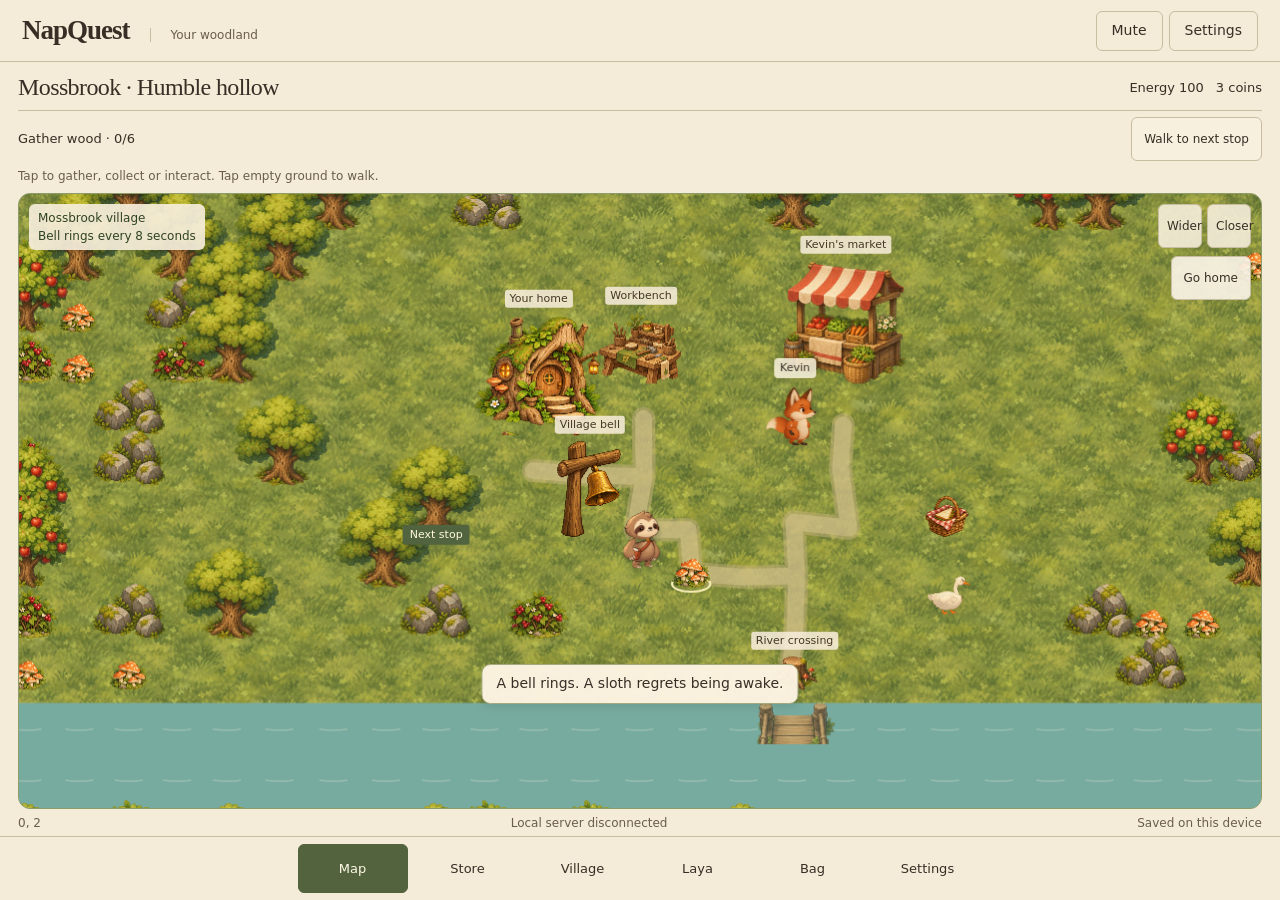
==== web/index.html @ af5a54e4 "Build NapQuest with local Laya goals, village progression and gameplay demos" ====
<!doctype html>
<html lang="en"><head><meta charset="utf-8"><meta name="viewport" content="width=device-width,initial-scale=1,viewport-fit=cover"><title>NapQuest · Your woodland</title><link rel="icon" href="assets/mallow.png"><link rel="stylesheet" href="explore.css?v=4"><link rel="stylesheet" href="play-ui.css?v=4"></head>
<body data-page="map">
<header class="topbar"><a class="brand" href="./">NapQuest<span>Your woodland</span></a><div class="top-actions"><button id="mute-all" aria-pressed="false">Mute</button><button id="open-settings">Settings</button></div></header>
<main class="game-layout">
<section class="world-column" aria-label="Game world">
 <div class="chapter-line"><div><span id="chapter"></span><h1 id="quest-title">Mossbrook</h1></div><span id="energy">Energy 100</span><span id="hud-coins">3 coins</span></div>
 <div class="goal-ribbon"><p id="map-objective">Tap a tree to gather wood.</p><button id="story-route">Next stop</button></div>
 <p class="world-instructions">Tap to gather, collect or interact. Tap empty ground to walk.</p>
 <div id="viewport" class="world-viewport" tabindex="0" aria-label="Woodland map. Tap an object to walk over and interact. WASD or arrows to move.">
  <canvas id="terrain"></canvas><div id="cast" aria-hidden="true"></div><canvas id="foreground"></canvas><div id="map-markers" aria-hidden="true"></div>
  <div class="map-status"><span id="location">Mossbrook village</span><span id="bell-state">The bell is ringing</span></div>
  <button id="go-home" class="go-home">Go home</button><div class="zoom-controls" aria-label="Map zoom"><button id="zoom-out" aria-label="Zoom out">Wider</button><button id="zoom-in" aria-label="Zoom in">Closer</button></div>
  <div id="action-progress" class="action-progress" hidden><span id="action-progress-text"></span><progress id="action-meter" max="1" value="0"></progress></div>
  <div id="level-toast" class="level-toast" role="status" hidden></div><div id="dialogue" class="dialogue" role="status">Mallow needs a quiet bed. The bell has other plans.</div>
  <div id="placement-toolbar" hidden><strong id="placement-label"></strong><button id="confirm-placement">Place here</button><button id="cancel-placement">Cancel</button></div>
  <div id="resource-pop" class="resource-pop" aria-hidden="true"></div>
  <div id="mobile-pad" class="mobile-pad" aria-label="Movement controls"><button data-direction="up" aria-label="Move north">↑</button><div><button data-direction="left" aria-label="Move west">←</button><button data-direction="down" aria-label="Move south">↓</button><button data-direction="right" aria-label="Move east">→</button></div></div>

 <section class="interaction-panel" aria-label="Selected object"><div><h2 id="target-name">Choose an object</h2><p id="target-detail">Select a tree, rock, building, or neighbor to see what you can do.</p></div><button id="interact" disabled>Select an object</button><div id="target-actions" class="target-actions"></div></section>
  <section id="home-scene" class="home-scene" aria-label="Inside Mallow's home" hidden>
   <img src="assets/mallow-bedroom.png" alt="Mallow asleep in his bed inside the hollow tree, under a leaf blanket, with his bag hanging from the bedpost.">
   <div class="home-heading"><span>Inside Mallow's hollow</span><h2 id="rest-title">Getting comfortable…</h2></div>
   <div class="home-footer"><p id="rest-description">Mallow has put down his bag and curled up in bed.</p><button id="wake">Wake up & go outside</button></div>
  </section>
 </div>
 <div class="status-strip"><span id="coordinates"></span><span id="model-state"></span><span id="save-state"></span></div>
</section>
<aside id="play-panel" aria-label="Game controls" hidden>
 <div class="panel-heading"><h2 id="panel-title">Village</h2><button id="close-panel" aria-label="Close panel and return to map">Back to map</button></div>
 <div class="panel-content">
 <div data-page="store" hidden><p id="store-balance"></p><div class="store-tabs" aria-label="Store categories"><button data-shop-tab="structures" aria-pressed="true">Structures</button><button data-shop-tab="artifacts" aria-pressed="false">Artifacts</button><button data-shop-tab="supplies" aria-pressed="false">Supplies</button></div><div id="store-items"></div><button id="store-sell" hidden>Sell 2 berries at the market · earn 1 coin</button><details id="recipes-disclosure" hidden><summary>Workbench recipes</summary> <section id="craft-panel" class="craft-panel" hidden><h2>At the workbench</h2><button data-craft="muffler">Craft bell muffler <small>Uses 2 fiber + 1 honey</small></button><button data-craft="picnic">Pack a picnic <small>Uses 2 berries + 1 food</small></button></section></details><details class="material-recipes"><summary>Craft structures with materials instead</summary> <section class="tools-panel"><h2>Build your village</h2><div id="build-catalog" class="tool-grid"></div><p id="build-hint" class="hint">Choose an unlocked building, select nearby empty ground, then confirm Place here. Walls stay selected so you can place a line. Select damaged walls to repair them.</p></section></details></div>
 <div data-page="village" hidden> <section class="village-panel"><h2 id="village-level">Humble hollow · level 1 / 5</h2><p id="upgrade-cost"></p><button id="upgrade-home">Upgrade home</button><p id="next-unlocks" class="hint"></p><p id="raid-preview"></p><div id="raid-state"></div><div class="tool-grid"><button id="start-raid">Start village raid</button><button id="defend" hidden>Shoo nearby raiders</button></div><p class="hint">Raids start when you choose. Walls absorb attacks; gates let friendly traffic through. Boars can break them. Defenders recover after each battle.</p></section> <section class="army-panel"><h2>Your defenders</h2><p id="troop-status"></p><div id="troop-buttons" class="tool-grid"></div><p id="army-roster" class="hint"></p></section> <section class="industry-panel"><h2>Village production</h2><p id="production-status"></p><p class="hint">Mines work while this village is open. Select a mine, walk over and collect. Stock is saved, with no offline catch-up.</p></section> <section class="evolution-panel" aria-label="Home progression"><div id="home-evolution" class="home-evolution"></div><p id="progression-detail" aria-live="polite"></p></section></div>
 <div data-page="laya" hidden> <section class="laya-panel"><h2>Give Laya a continuing project</h2><div class="goal-presets"><button data-goal="Upgrade my home to level 5. Gather materials, earn coins, rest when needed, and keep working until my home reaches level 5.">Home level 5</button><button data-goal="Explore new woodland. Buy or eat food to keep going, and return home before energy runs out.">Explore safely</button><button data-goal="Work and earn 10 additional coins. Keep working until you have earned all 10 coins.">Earn 10 coins</button><button data-goal="Spend all my coins buying things at the market.">Spend my coins</button></div><p id="project-status" role="status">Choose a goal to see its progress.</p><label for="goal">His ambition</label><textarea id="goal" maxlength="280" rows="3">Quiet the village bell, go inside my home, and enjoy a peaceful nap with as little work as possible.</textarea><button id="autoplay" class="primary">Let Laya take over</button><p id="ai-choice" class="hint">Ask Laya to earn coins, build, train, gather, shop, craft, plant, clear land, move assets, repair or fight. It gathers prerequisites and saves its progress. Move or click the map to take control.</p></section> <section class="story-panel"><h2 id="guide-title">What to do next</h2><h3 id="next-task"></h3><p id="next-description"></p><ol id="quest-steps" class="quest-steps"></ol><details><summary>Optional village story</summary><p id="quest-text"></p><p id="quest-hint" class="hint"></p></details></section> <details id="journal"><summary>The afternoon so far</summary><ol id="events"></ol></details>
</div>
 <div data-page="bag" hidden><h3>Your resources</h3><div id="inventory" class="inventory" aria-label="Inventory"></div><p id="resource-use" class="resource-use">Select a resource to see its uses.</p><h3>Artifacts</h3><div id="owned-artifacts"></div><div id="compass-results"></div> <section class="rest-tools"><h2>Need a break?</h2><div class="tool-grid"><button id="eat">Eat a snack</button><button id="nap">Nap on the grass</button></div></section><div id="bee-escort" hidden><p>Your bee coworkers escort this shift.</p><button id="dismiss-bees">Send coworkers back</button></div><button id="plant">Plant a berry seed</button></div>
 <div data-page="settings" hidden><div class="settings-shortcuts" aria-label="Settings sections"><button data-settings-section="settings-layout">Layout</button><button data-settings-section="settings-sound">Sound</button><button data-settings-section="settings-play">Play</button></div>
  <section id="settings-sound"><h3>Sound</h3><p>Mute everything from the top bar, or adjust the mix here.</p><div class="setting-row"><button id="sound-toggle" aria-pressed="true">Effects on</button><button id="ambience-toggle" aria-pressed="true">Ambience on</button></div></section>
  <section id="settings-play"><h3>Play preferences</h3><label class="setting-row" for="nap-duration">Wake after <select id="nap-duration"><option value="5">5 seconds</option><option value="7" selected>7 seconds</option><option value="10">10 seconds</option></select></label><label class="setting-row" for="tap-actions">Tap to gather automatically <input id="tap-actions" type="checkbox" checked></label><label class="setting-row" for="movement-pad">Show movement buttons <input id="movement-pad" type="checkbox"></label><p class="hint">Sleep ends automatically. Markets, jobs and paid repairs still show their choices first.</p></section>
  <section id="settings-layout"><h3>Arrange your village</h3><p>Move home, buildings and woodland assets without paying again. Select an asset, choose empty ground, then confirm. Entrances stay reachable.</p><button id="edit-layout">Edit village layout</button><div id="layout-assets"></div><button id="undo-layout" disabled>Undo last move</button></section>
  <section><h3>Your saved woodland</h3><p id="save-note">Progress saves automatically on this browser.</p><button id="save">Save now</button><details><summary>Start over</summary><p>A new world replaces this world's saved progress.</p><button id="new-world">New world</button></details></section>
  <section><button id="help-toggle" aria-expanded="false">How to play</button> <div id="help" class="help" hidden><h2>Your village, your next goal</h2><p>Play by hand, or choose a continuing Laya project: upgrade home to level 5, explore safely, or spend your coins. Build structures by choosing a recipe, selecting nearby ground, and confirming its preview. Gardens grow berries for food and money. Home level 2 unlocks mines, walls, gates and towers. Level 3 unlocks barracks and guards; level 4 adds rangers and cannons. Level 5 unlocks the Goose Captain siege. Collect mine stock, recruit defenders and repair damaged walls before challenging a raid. A level 2 home has a soundproof bedroom for recharging.</p><h3>The optional quiet-bell story</h3><p>The bell rings every eight seconds. A wax-and-fiber muffler will stop it. The beekeeper has honey wax, across a broken river bridge.</p><ol><li>Chop two trees and mine one rock. This gives 4 wood, 2 fiber, and 2 stone.</li><li>Repair the crossing with the wood and stone. Cross the river and accept the beekeeper's honey job.</li><li>At a workbench, craft the muffler with 2 fiber and 1 honey. Fit it to the village bell.</li><li>Enter your hollow tree and take a proper nap. You can keep playing afterward.</li></ol><p>Tap trees, rocks and stocked mines to walk over and gather. Shops, jobs and repairs open choices before spending or accepting. E repeats the selected action. Clicking empty ground walks there. Moving cancels a task.</p><p>Free honey comes with three bee coworkers. Stealing Kevin's picnic starts a goose chase. Building and planting are optional. New terrain and resources appear as you explore; the story stays around the village.</p><span id="chunks"></span></div></section>
  <footer><a id="practice-link" href="?practice=1">Separate practice story</a><a href="?defense=5">Supplied level 5 siege</a></footer>
 </div>
 </div>
</aside></main>
<nav class="game-nav" aria-label="Game navigation"><button data-page-link="map" aria-current="page">Map</button><button data-page-link="store">Store</button><button data-page-link="village">Village</button><button data-page-link="laya">Laya</button><button data-page-link="bag">Bag</button><button data-page-link="settings">Settings</button></nav>
<script type="module" src="explore.js?v=4"></script></body></html>
---- web/explore.css ----
:root{--paper:#f4ebd8;--ink:#382e26;--muted:#6a5d4b;--moss:#53633d;--line:#c8bda0;--panel:#faf4e7}*{box-sizing:border-box}body{margin:0;background:var(--paper);color:var(--ink);font:14px/1.5 system-ui,sans-serif}button,textarea{font:inherit;color:inherit}button{cursor:pointer;min-height:40px;border:1px solid var(--line);border-radius:6px;background:#f8f0df;padding:8px 12px}button:hover{background:#e8e3c9}button:disabled{opacity:.5;cursor:default}button:focus-visible,a:focus-visible,textarea:focus-visible{outline:3px solid #a85b3b;outline-offset:3px}button small{display:block;color:var(--muted);font-size:11px}[hidden]{display:none!important}.topbar{height:74px;max-width:1600px;margin:auto;padding:0 28px;display:flex;align-items:center;justify-content:space-between;border-bottom:1px solid var(--line)}.brand{font:bold 30px Georgia,serif;text-decoration:none;color:var(--ink);letter-spacing:-1px}.brand span{font:12px system-ui,sans-serif;letter-spacing:0;color:var(--muted);padding-left:20px;margin-left:20px;border-left:1px solid var(--line)}.top-actions{display:flex;gap:8px}.top-actions button{background:transparent;border:0}main{max-width:1600px;margin:auto;display:grid;grid-template-columns:minmax(0,1fr) 300px;gap:26px;padding:22px 28px}.world-column{min-width:0}.chapter-line{display:flex;align-items:center;justify-content:space-between;gap:15px;margin-bottom:16px}.chapter-line span{font-size:12px;color:var(--muted)}h1{font:400 clamp(22px,2.3vw,31px)/1.15 Georgia,serif;letter-spacing:-.6px;margin:4px 0}h2{font:400 21px Georgia,serif;margin:0 0 12px}h3{font:400 18px Georgia,serif}.world-viewport{height:min(69svh,800px);min-height:420px;width:100%;position:relative;overflow:clip;border:1px solid #8c9c6a;border-radius:12px;background:#8caa6f;touch-action:none;isolation:isolate;outline-offset:3px}.world-viewport canvas{position:absolute;inset:0;width:100%;height:100%;pointer-events:none}#terrain{z-index:0}#foreground{z-index:20}#cast{position:absolute;inset:0;pointer-events:none;z-index:10}.explorer-character{position:absolute;width:82px;height:86px;transform:translate(-50%,-100%);pointer-events:none;will-change:transform,left,top;filter:drop-shadow(1px 4px 2px #34482845)}.explorer-character>.skeleton{width:100%;height:100%;overflow:visible}.explorer-character svg svg{overflow:hidden}.character-name{position:absolute;bottom:98%;left:50%;translate:-50% 0;color:#382e26;background:#faf2deda;white-space:nowrap;padding:2px 6px;border-radius:4px;font-size:11px}.map-status{position:absolute;left:14px;top:12px;display:flex;gap:12px;z-index:30;color:#304323;background:#f6eddaed;border-radius:6px;padding:6px 10px;font-size:12px}.zoom-controls{position:absolute;right:12px;top:12px;z-index:30;display:flex;gap:5px}.zoom-controls button{width:35px;min-height:35px;padding:0;font-size:20px;background:#f5edd9e8}.dialogue{position:absolute;bottom:76px;left:50%;translate:-50% 0;background:#fff6e6f2;color:#382e26;padding:10px 16px;border-radius:9px;border:1px solid #a4a980;max-width:85%;width:max-content;z-index:30;text-align:center;font:italic 17px/1.4 Georgia,serif;box-shadow:0 4px 12px #34482820;pointer-events:none}.interact-bar{position:absolute;bottom:12px;left:12px;right:12px;z-index:30;display:flex;align-items:center;justify-content:space-between;gap:10px;background:#fbf1ddf0;border:1px solid #b3b08b;padding:7px 9px;border-radius:8px}.interact-bar span{font-size:12px}.interact-bar button{background:var(--moss);border-color:var(--moss);color:#fff6df;flex-shrink:0}.interact-bar kbd{font:11px system-ui;opacity:.7;margin-left:7px}.status-strip{display:flex;gap:16px;justify-content:space-between;flex-wrap:wrap;padding:10px 2px;color:var(--muted);font-size:11px;font-variant-numeric:tabular-nums}.inventory{display:flex;flex-wrap:wrap;gap:6px}.inventory>span{padding:6px 9px;border:1px solid var(--line);border-radius:5px;font-size:12px;background:#f7eedb}.inventory b{font-variant-numeric:tabular-nums;margin-right:5px}.inventory .empty{color:var(--muted)}aside{padding-top:8px;max-height:calc(100svh - 115px);overflow:auto;scrollbar-color:#9da47a transparent;scrollbar-width:thin}aside>section{padding:0 0 20px;margin-bottom:20px;border-bottom:1px solid var(--line)}aside p{color:var(--muted);font-size:13px;margin:0 0 10px}.hint{font-size:12px!important;color:#5b6842!important}.tool-grid{display:grid;grid-template-columns:1fr 1fr;gap:7px}.tool-grid button{font-size:12px;padding:7px}.tools-panel .hint{margin-top:10px}.target-actions{display:flex;gap:6px;flex-wrap:wrap}.target-actions button{font-size:12px;padding:6px 9px}.craft-panel{margin-top:14px}.craft-panel button{display:block;width:100%;margin:7px 0;text-align:left}.laya-panel label{font-size:12px;color:var(--muted);display:block;margin-bottom:5px}.laya-panel textarea{width:100%;resize:vertical;min-height:76px;border:1px solid var(--line);border-radius:6px;background:var(--panel);padding:10px;font-size:12px;line-height:1.5}.primary{display:block;width:100%;margin:10px 0;background:var(--moss);color:#fff6df;border-color:var(--moss)}.primary:hover{background:#425330}details summary{cursor:pointer;color:var(--muted);font-size:12px}details ol{padding-left:21px;font-size:12px;color:var(--muted)}details li{margin:9px 0}.help{max-width:75ch;color:var(--muted);font-size:13px;padding:10px 0}.mobile-pad{display:none}footer{max-width:1600px;margin:auto;padding:0 28px 20px;display:flex;justify-content:space-between;font-size:11px;color:var(--muted)}footer a{color:inherit;text-underline-offset:3px}::selection{background:#d0d9b0}
@media(max-width:1000px){main{grid-template-columns:minmax(0,1fr) 260px;padding:16px;gap:16px}.topbar{padding:0 16px}.brand span{display:none}.world-viewport{min-height:400px}.map-status{font-size:11px;gap:7px}.dialogue{font-size:15px}h1{font-size:25px}}
@media(max-width:760px){.topbar{height:60px}.brand{font-size:25px}.top-actions{gap:0}.top-actions button{font-size:11px;padding-inline:7px}main{display:block;padding:14px 10px}.chapter-line{margin-bottom:12px;align-items:flex-start}.chapter-line span{font-size:11px}h1{font-size:24px}.chapter-line button{font-size:11px;padding:6px 9px;flex-shrink:0}.world-viewport{height:62svh;min-height:380px}.map-status{max-width:75%;flex-wrap:wrap;gap:0 10px;left:8px;top:8px;padding:4px 7px}.zoom-controls{right:7px;top:7px}.zoom-controls button{width:31px;min-height:31px}.dialogue{font-size:14px;bottom:82px;max-width:91%;padding:8px 11px}.interact-bar{left:7px;right:7px;bottom:7px}.interact-bar span{font-size:11px;max-width:60%}.interact-bar button{font-size:12px;padding:7px}.mobile-pad{display:block;position:absolute;left:10px;bottom:142px;z-index:30;text-align:center;opacity:.85}.mobile-pad button{padding:0;min-height:34px;width:34px;margin:2px;background:#f6efdbe6}.mobile-pad>div{display:flex}.status-strip{gap:5px 12px;justify-content:flex-start}.inventory>span{padding:5px 7px;font-size:11px}aside{margin-top:22px;max-height:none;overflow:visible;display:grid;grid-template-columns:1fr 1fr;gap:18px}aside>section{margin-bottom:0}.story-panel,.laya-panel,details{grid-column:1/-1}.tools-panel{grid-column:1/-1}.tool-grid{grid-template-columns:repeat(3,1fr)}.laya-panel textarea{font-size:16px}.laya-panel h2{margin-top:0}footer{padding:5px 12px 18px;display:block}footer a{display:block;margin-top:8px}}
@media(prefers-reduced-motion:reduce){*{scroll-behavior:auto!important}}
/* The map shows the world; the panel explains a choice before it happens. */
.world-instructions{font-size:12px;color:var(--muted);margin:-4px 0 12px}.world-viewport{height:min(62svh,720px);min-height:390px}.dialogue{bottom:17px;font-size:16px;max-width:76%}.zoom-controls button{width:auto;font-size:11px;min-height:32px;padding:4px 8px}.map-status{max-width:68%;flex-wrap:wrap;gap:2px 12px}.map-status .ringing{color:#92401f;font-weight:650}.interaction-panel{display:grid;grid-template-columns:1fr auto;gap:8px 20px;align-items:center;padding:16px 0;border-bottom:1px solid var(--line)}.interaction-panel h2{font:400 21px Georgia,serif;margin:0 0 5px}.interaction-panel p{font-size:12px;color:var(--muted);margin:0;max-width:65ch}.interaction-panel>button{background:var(--moss);color:#fff6df;border-color:var(--moss);max-width:220px}.interaction-panel .target-actions{grid-column:1/-1}.quest-steps{padding-left:20px;font-size:12px;color:var(--muted);line-height:1.9}.quest-steps .done{color:var(--moss);text-decoration:line-through;text-decoration-thickness:1px}#next-task{font-size:19px;margin:0 0 9px}.story-panel details p{margin-top:9px}.tools-panel{margin-bottom:22px}.tools-panel>summary{margin-bottom:12px;font-size:14px;color:var(--ink)}.tools-panel .hint{margin-top:9px}.rest-tools{padding-top:0}.home-scene{position:absolute;inset:0;z-index:50;background:#4c3323;display:flex;align-items:center;justify-content:center}.home-scene>img{width:100%;height:100%;object-fit:contain}.home-heading{position:absolute;top:16px;left:18px;background:#fbf0dfeF;padding:10px 16px;border-radius:7px;max-width:85%}.home-heading>span{font-size:11px;color:#67513d}.home-heading h2{margin:2px 0 0;font-size:24px}.home-footer{position:absolute;bottom:16px;left:18px;right:18px;display:flex;align-items:center;justify-content:space-between;gap:18px;background:#fbf0dff2;padding:12px 16px;border-radius:7px}.home-footer p{margin:0;font-size:13px;max-width:55ch}.home-footer button{flex-shrink:0;background:var(--moss);color:#fff6df}.action-progress{position:absolute;top:64px;left:50%;translate:-50% 0;z-index:31;background:#faf0dfea;border-radius:6px;padding:8px 13px;text-align:center;min-width:190px;font-size:12px}.action-progress progress{display:block;width:100%;height:5px;margin-top:6px;accent-color:var(--moss)}.resource-pop{position:absolute;z-index:31;transform:translate(-50%,-100%);background:#faf0dff5;color:#3f512e;border:1px solid #7d915f;padding:6px 10px;border-radius:5px;font-size:12px;font-weight:600;white-space:nowrap;pointer-events:none}.map-sign{position:absolute;transform:translate(-50%,-100%);font-size:11px;line-height:1.3;padding:2px 5px;border-radius:3px;background:#f7eddbde;color:#453725;white-space:nowrap;pointer-events:none}#map-markers{position:absolute;inset:0;z-index:21;pointer-events:none}.next-marker{background:#52643f;color:#fff7df;font-size:11px;padding:3px 7px}.mobile-pad{bottom:89px}
@media(max-width:760px){.topbar{height:auto;min-height:62px;flex-wrap:wrap;padding-block:8px;gap:4px}.top-actions{flex-wrap:wrap}.top-actions button{font-size:11px;min-height:32px;padding:4px 6px}.world-instructions{font-size:11px}.world-viewport{height:60svh;min-height:370px}.interaction-panel{grid-template-columns:1fr;gap:10px;padding-block:12px}.interaction-panel>button{max-width:none;width:100%;font-size:13px}.interaction-panel h2{font-size:20px}.interaction-panel .target-actions{grid-column:auto}.map-status{max-width:62%;font-size:11px}.zoom-controls{gap:3px}.zoom-controls button{font-size:11px;padding:3px 5px}.dialogue{font-size:13px;max-width:88%;bottom:15px}.home-heading{top:10px;left:10px;padding:8px 10px}.home-heading h2{font-size:20px}.home-footer{left:10px;right:10px;bottom:10px;display:block;padding:10px}.home-footer p{font-size:12px;margin-bottom:9px}.home-footer button{width:100%;font-size:12px}.action-progress{top:75px;font-size:11px}.resource-pop{font-size:11px}.tools-panel,.craft-panel,.rest-tools{grid-column:1/-1}.mobile-pad{bottom:100px}.map-sign{font-size:11px}.chapter-line button{max-width:110px}.home-scene>img{object-position:center}.quest-steps{font-size:12px}}
@media(prefers-reduced-motion:reduce){.home-scene{scroll-behavior:auto}}
.inventory>button{font-size:12px;min-height:34px;padding:5px 9px;background:#f7eedb}.inventory>button b{margin-right:5px}.resource-use{font-size:12px;color:var(--muted);min-height:2.5em;margin:9px 0 0;max-width:80ch}.village-panel>button{width:100%;margin:4px 0 10px;background:var(--moss);color:#fff6df}.village-panel .hint{margin:8px 0 12px}.village-panel .tool-grid{margin-top:10px}#raid-state{font-size:13px;font-weight:600}.goal-presets{display:flex;gap:5px;flex-wrap:wrap;margin-bottom:14px}.goal-presets button{font-size:11px;min-height:34px;padding:5px 8px}.bee-escort{display:flex;align-items:center;justify-content:space-between;gap:15px;border-top:1px solid var(--line);padding:12px 0;margin-top:10px}.bee-escort p{font-size:12px;margin:0}.bee-escort button{font-size:12px;flex-shrink:0}.tools-panel .tool-grid{grid-template-columns:1fr 1fr}.village-panel p{font-size:12px}.map-status{z-index:32}.top-actions button{min-height:40px}
@media(max-width:760px){.village-panel{grid-column:1/-1}.inventory>button{min-height:40px}.resource-use{font-size:12px}.bee-escort{display:block}.bee-escort button{margin-top:8px}.tools-panel .tool-grid{grid-template-columns:repeat(2,1fr)}}

/* A five-step chapter with visible rewards, active production, and a readable army. */
.evolution-panel{margin:0 0 16px;border-block:1px solid var(--line);padding:8px 0}.home-evolution{display:grid;grid-template-columns:repeat(5,minmax(0,1fr));gap:7px}.home-evolution button{border:0;border-bottom:3px solid transparent;background:transparent;padding:0 3px 5px;min-width:0;min-height:90px}.home-evolution button.current{border-color:#a87935;background:#e6dfc6}.home-evolution canvas{display:block;width:100%;height:80px;object-fit:contain}.home-evolution span{display:block;font:11px/1.3 system-ui,sans-serif;text-wrap:balance}.home-evolution .locked canvas{filter:grayscale(.8);opacity:.55}.evolution-panel p{margin:8px 0 0;font-size:12px;min-height:36px;color:var(--muted)}.tool-grid .locked{border-style:dashed}.army-panel .tool-grid{grid-template-columns:1fr}.army-panel .hint,.industry-panel .hint{margin-top:10px}.level-toast{position:absolute;z-index:45;left:50%;top:60px;translate:-50% 0;width:max-content;max-width:90%;background:#fff1bf;border:2px solid #b48b37;box-shadow:0 8px 28px #342e2944;color:#4c3923;padding:14px 20px;text-align:center;border-radius:8px;font:bold 19px/1.4 Georgia,serif;pointer-events:none}.painted-unit .skeleton canvas{width:100%;height:100%;object-fit:contain;transform-origin:50% 85%}.unit-health{position:absolute;top:2px;left:20%;width:60%;height:5px;accent-color:#527342;border:0}.enemy-unit .unit-health{accent-color:#ab513e}.army-panel #army-roster{font-size:11px}.world-viewport{height:min(56svh,680px);min-height:350px}
@media(max-width:760px){.home-evolution{gap:2px}.home-evolution canvas{height:63px}.home-evolution span{font-size:10px}.home-evolution button{padding-inline:1px;min-height:90px}.evolution-panel p{font-size:11px;min-height:55px}.army-panel,.industry-panel{grid-column:1/-1}.army-panel .tool-grid{grid-template-columns:1fr 1fr}.world-viewport{height:58svh;min-height:360px}.level-toast{font-size:16px;top:72px;padding:10px 12px}}

.practice-notice{font-size:12px;background:#e9dfbc;border-left:3px solid #9c793b;padding:8px 12px;margin:0 0 14px}footer{flex-wrap:wrap;gap:8px 18px}

.painted-unit .character-name{font-size:10px;padding:2px 4px}.map-sign{font-size:11px}

#production-status button{display:block;width:100%;text-align:left;font-size:12px;margin-bottom:6px}
---- web/play-ui.css ----
html,body{height:100%;overflow:hidden}body{height:100dvh;display:flex;flex-direction:column}button,select,input{min-height:44px}button{touch-action:manipulation}input,select,textarea{accent-color:var(--moss);caret-color:var(--ink)}::selection{background:#d3dcbb;color:var(--ink)}
.topbar{width:100%;max-width:none;flex:0 0 62px;height:62px;padding:0 22px}.brand{font-size:27px}.brand span{font-size:12px}.top-actions{gap:6px}.top-actions button{border:1px solid var(--line);padding:8px 15px}.top-actions #mute-all[aria-pressed=true]{background:var(--ink);color:var(--paper)}
.game-layout{width:100%;max-width:none;min-height:0;flex:1;padding:12px 18px 0;gap:18px;grid-template-columns:minmax(0,1fr)}body:not([data-page=map]) .game-layout{grid-template-columns:minmax(0,1fr) 360px}.world-column{display:flex;flex-direction:column;min-height:0}.chapter-line{margin:0 0 8px;gap:12px}.chapter-line>div{margin-right:auto;min-width:0}.chapter-line h1{font:24px/1.15 Georgia,serif;margin:0;overflow:hidden;text-overflow:ellipsis;white-space:nowrap}.chapter-line #chapter{display:none}.chapter-line>span{color:var(--ink);white-space:nowrap;font-size:13px;font-variant-numeric:tabular-nums}.goal-ribbon{display:flex;align-items:center;justify-content:space-between;gap:16px;border-top:1px solid var(--line);padding:6px 0}.goal-ribbon p{margin:0;font-size:13px;overflow:hidden;display:-webkit-box;-webkit-line-clamp:2;-webkit-box-orient:vertical}.goal-ribbon button{flex-shrink:0;font-size:12px}.world-instructions{font-size:12px;color:var(--muted);margin:0 0 8px}.world-viewport{flex:1;min-height:0;height:auto;max-height:none;position:relative;touch-action:none}.status-strip{flex:0 0 27px;padding:5px 0;gap:8px;white-space:nowrap;overflow:hidden;font-size:12px}.practice-notice{font-size:12px;margin:0 0 6px;padding:6px 10px;background:#e9dfbe}
.map-status{max-width:calc(100% - 125px);font-size:12px;left:10px;top:10px;display:block;padding:5px 9px}.map-status span{display:block}.zoom-controls{top:10px;right:10px}.zoom-controls button{width:44px;min-height:44px;font-size:12px}.go-home{position:absolute;right:10px;top:62px;z-index:31;background:#faf4e7e8;min-height:44px;font-size:12px}.dialogue{bottom:104px;max-width:82%;font:14px/1.4 system-ui,sans-serif;padding:9px 14px;transition:opacity .15s;box-shadow:0 3px 10px #34482824}.dialogue[hidden]{display:none}.world-viewport .interaction-panel{position:absolute;bottom:10px;left:10px;right:auto;width:min(410px,calc(100% - 20px));z-index:33;margin:0;padding:10px 12px;background:#faf4e7f5;border:1px solid #b1ad8b;border-radius:8px;display:flex;flex-wrap:wrap;align-items:center;gap:8px;box-shadow:0 4px 14px #26391e24}.interaction-panel>div:first-child{flex:1;min-width:130px}.interaction-panel h2{font:17px Georgia,serif;margin:0 0 3px}.interaction-panel p{font-size:12px;line-height:1.35;margin:0;display:-webkit-box;-webkit-line-clamp:2;-webkit-box-orient:vertical;overflow:hidden}.interaction-panel #interact{font-size:12px;max-width:170px;min-height:44px}.interaction-panel .target-actions{flex-basis:100%;gap:6px}.target-actions button{min-height:44px;font-size:12px}.action-progress{top:80px;bottom:auto;left:50%;translate:-50% 0;max-width:65%;z-index:32;font-size:12px}.resource-pop{z-index:34}.mobile-pad{display:none!important;bottom:125px;right:12px;left:auto}.mobile-pad button{width:44px;min-height:44px}body[data-pad=true] .mobile-pad{display:block!important}body[data-editing=true] .world-viewport{border:2px solid var(--rust)}
#placement-toolbar{position:absolute;bottom:12px;left:50%;translate:-50% 0;z-index:36;display:flex;align-items:center;gap:8px;padding:10px;background:var(--panel);border:1px solid var(--line);border-radius:8px;max-width:calc(100% - 20px);box-shadow:0 5px 18px #26391e30}#placement-label{font-size:12px;max-width:220px;line-height:1.35}#confirm-placement{background:var(--moss);color:#fff9e9;font-size:12px}#cancel-placement{font-size:12px}.home-scene .home-heading{padding:18px}.home-scene .home-footer{padding:14px;bottom:0}.home-scene .home-footer p{font-size:13px}.home-scene .home-footer button{min-height:44px}
#play-panel{padding:0;min-height:0;max-height:none;overflow:hidden;display:flex;flex-direction:column;background:var(--panel);border:1px solid var(--line);border-radius:10px}#play-panel[hidden]{display:none}.panel-heading{display:flex;align-items:center;justify-content:space-between;padding:12px 14px;border-bottom:1px solid var(--line);flex-shrink:0;gap:10px}.panel-heading h2{margin:0;font:23px Georgia,serif}.panel-heading button{font-size:12px;min-height:44px}.panel-content{overflow:auto;overscroll-behavior:contain;padding:16px;scrollbar-width:thin;scrollbar-color:#8b926c #eee5d0;flex:1;min-height:0}.panel-content section{padding:0 0 18px;margin:0 0 18px;border-bottom:1px solid var(--line)}.panel-content h3{font:19px Georgia,serif;margin:0 0 12px}.panel-content p{font-size:13px;line-height:1.55;max-width:65ch}.panel-content button{font-size:13px}.panel-content footer{display:flex;flex-direction:column;align-items:flex-start;padding:0;font-size:12px;gap:12px}.panel-content details{margin:14px 0}.panel-content summary{cursor:pointer;min-height:44px;display:flex;align-items:center;text-decoration:underline;text-underline-offset:4px;font-size:13px}.setting-row{display:flex;align-items:center;justify-content:space-between;gap:12px;font-size:13px;margin:12px 0}.setting-row select{padding:8px;border:1px solid var(--line);border-radius:6px;background:var(--paper);font:inherit}.setting-row input{width:22px;min-height:44px}.setting-row button{flex:1}.inventory{display:grid;grid-template-columns:1fr 1fr;gap:8px}.inventory button{min-height:48px;text-align:left;background:#f4ebd8;border:1px solid var(--line);padding:9px}.inventory .empty{color:var(--muted)}.inventory b{font-size:18px}.resource-use{font-size:13px}.evolution-panel{border:0;padding:0;margin:18px 0}.home-evolution{gap:4px}.home-evolution button{padding:3px;min-height:85px}.home-evolution canvas{height:56px;width:100%}.home-evolution span{font-size:12px}.evolution-panel p{font-size:12px}.tool-grid{gap:8px}.tool-grid button{min-height:52px}.goal-presets{display:flex;gap:6px;flex-wrap:wrap}.laya-panel textarea{font-size:16px;min-height:110px}.laya-panel label{margin-top:16px}.laya-panel .primary{font-size:14px;min-height:48px}.game-nav{display:flex;justify-content:center;gap:5px;flex:0 0 64px;min-height:64px;padding:7px 12px calc(7px + env(safe-area-inset-bottom));background:var(--paper);border-top:1px solid var(--line);z-index:45}.game-nav button{width:110px;min-height:46px;background:transparent;border:1px solid transparent;font-size:13px}.game-nav button[aria-current=page]{background:var(--moss);color:#fff9e9;border-color:var(--moss)}.game-nav button:hover:not([aria-current=page]){background:#e8e3c9}
.store-tabs{display:flex;gap:5px;border-bottom:1px solid var(--line);padding-bottom:10px;margin-bottom:8px}.store-tabs button{flex:1;padding:8px 6px;font-size:12px}.store-tabs button[aria-pressed=true]{background:var(--moss);color:var(--panel)}.store-item{display:grid;grid-template-columns:68px 1fr;gap:10px;align-items:center;padding:15px 0;border-bottom:1px solid var(--line)}.store-item canvas{width:68px;height:74px;object-fit:contain}.store-item h3{font:17px Georgia,serif;margin:0 0 3px}.store-item p{font-size:12px;margin:0 0 8px}.store-item button{min-height:44px;width:100%;text-align:left}.store-item small{display:block;font-size:12px;color:var(--muted);margin-top:3px}.store-item button:disabled{opacity:.62}.material-recipes summary{font-size:13px}.owned-artifact{padding:10px 0;border-bottom:1px solid var(--line);font-size:13px}.owned-artifact strong{display:block}#compass-results button,#layout-assets button{display:block;width:100%;text-align:left;margin:7px 0;font-size:12px}#layout-assets{max-height:230px;overflow:auto;margin-top:12px}#undo-layout{margin-top:10px}#store-balance{font-size:15px;font-weight:600}.tool-grid .locked{opacity:.65}
@media(max-width:800px){.topbar{flex-basis:56px;height:56px;padding:0 10px;gap:8px;flex-wrap:nowrap}.brand{font-size:23px}.brand span{display:none}.top-actions button{padding:6px 11px;min-height:44px;font-size:12px}.game-layout,body:not([data-page=map]) .game-layout{display:flex;padding:8px 8px 0;gap:0;min-height:0}.world-column{flex:1}.chapter-line{margin-bottom:5px;gap:8px}.chapter-line h1{font-size:19px}.chapter-line>span{font-size:12px}.goal-ribbon{gap:8px;padding:4px 0}.goal-ribbon p{font-size:12px}.goal-ribbon button{padding:6px 9px;font-size:12px}.world-instructions{font-size:12px;margin-bottom:5px}.status-strip{font-size:12px;flex-basis:24px}.world-viewport{min-height:0;height:auto;border-radius:8px}.game-nav{flex-basis:calc(62px + env(safe-area-inset-bottom));min-height:62px;padding-left:5px;padding-right:5px;gap:2px}.game-nav button{width:auto;flex:1;padding:5px 2px;font-size:12px;min-height:46px}.map-status{font-size:12px;max-width:calc(100% - 112px);padding:5px 7px;top:8px;left:8px}.zoom-controls{right:8px;top:8px;gap:3px}.go-home{right:8px;top:59px}.dialogue{font-size:12px;bottom:112px;padding:8px 10px;max-width:90%}.world-viewport .interaction-panel{left:8px;bottom:8px;width:calc(100% - 16px);padding:8px 10px;gap:7px}.interaction-panel h2{font-size:16px}.interaction-panel p{font-size:12px}.interaction-panel #interact{max-width:150px}.action-progress{top:66px;max-width:64%}.practice-notice{padding:4px 7px;font-size:12px;margin-bottom:4px}#play-panel{position:fixed;left:8px;right:8px;bottom:calc(68px + env(safe-area-inset-bottom));max-height:72dvh;border-radius:14px 14px 8px 8px;z-index:42;box-shadow:0 -5px 24px #2b3c222d}.panel-heading{padding:8px 12px}.panel-heading h2{font-size:22px}.panel-content{padding:14px}.panel-content section{margin-bottom:16px;padding-bottom:16px}#placement-toolbar{gap:6px;padding:8px;flex-wrap:wrap;width:max-content;justify-content:center}#placement-label{flex-basis:100%;max-width:none;text-align:center}.home-scene .home-footer{padding:10px}.home-scene .home-heading h2{font-size:21px}.home-scene .home-footer p{font-size:12px}.home-evolution canvas{height:52px}#coordinates{display:none}.level-toast{font-size:13px;padding:12px;max-width:90%}}
@media(max-height:520px){.topbar{flex-basis:46px;height:46px}.goal-ribbon,.world-instructions{display:none}.chapter-line{margin-bottom:4px}.game-nav{flex-basis:50px;min-height:50px;padding-top:2px;padding-bottom:2px}.game-nav button{min-height:44px}.game-layout{padding-top:5px}.dialogue{bottom:82px;font-size:12px}.interaction-panel p{display:none}.interaction-panel{padding:5px!important}.map-status{display:none}#play-panel{max-height:calc(100dvh - 110px);bottom:54px}.go-home{top:8px;right:108px}}
@media(prefers-reduced-motion:reduce){*,*::before,*::after{scroll-behavior:auto!important;transition:none!important}}

.settings-shortcuts{display:flex;gap:6px;margin-bottom:16px}.settings-shortcuts button{flex:1;font-size:12px}.panel-content section{scroll-margin-top:10px}
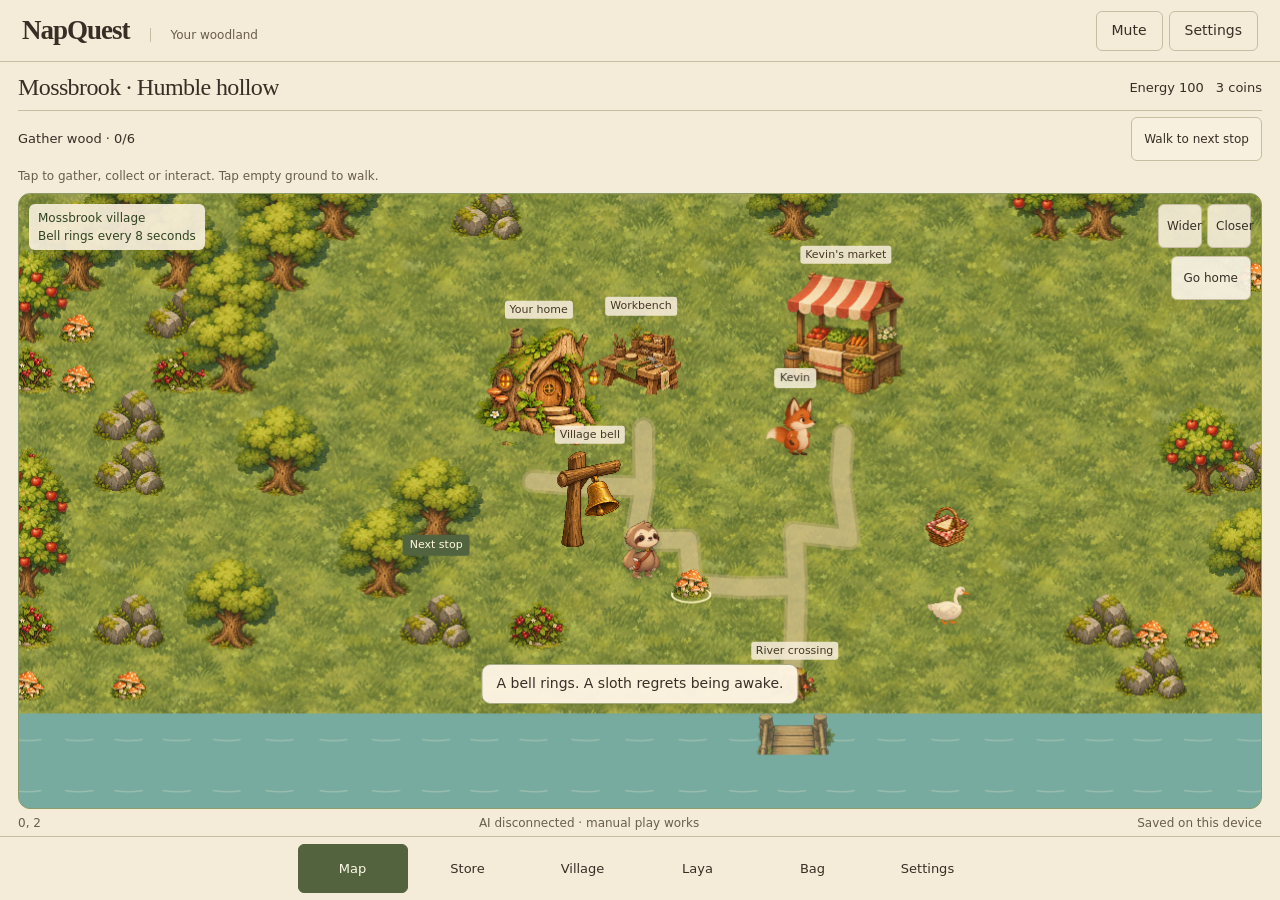
==== commit 5026534a: "Prepare hosted Laya runtime and HTTPS-safe online play" ====
--- a/web/index.html
+++ b/web/index.html
@@ -31,7 +31,7 @@
  <div class="panel-content">
  <div data-page="store" hidden><p id="store-balance"></p><div class="store-tabs" aria-label="Store categories"><button data-shop-tab="structures" aria-pressed="true">Structures</button><button data-shop-tab="artifacts" aria-pressed="false">Artifacts</button><button data-shop-tab="supplies" aria-pressed="false">Supplies</button></div><div id="store-items"></div><button id="store-sell" hidden>Sell 2 berries at the market · earn 1 coin</button><details id="recipes-disclosure" hidden><summary>Workbench recipes</summary> <section id="craft-panel" class="craft-panel" hidden><h2>At the workbench</h2><button data-craft="muffler">Craft bell muffler <small>Uses 2 fiber + 1 honey</small></button><button data-craft="picnic">Pack a picnic <small>Uses 2 berries + 1 food</small></button></section></details><details class="material-recipes"><summary>Craft structures with materials instead</summary> <section class="tools-panel"><h2>Build your village</h2><div id="build-catalog" class="tool-grid"></div><p id="build-hint" class="hint">Choose an unlocked building, select nearby empty ground, then confirm Place here. Walls stay selected so you can place a line. Select damaged walls to repair them.</p></section></details></div>
  <div data-page="village" hidden> <section class="village-panel"><h2 id="village-level">Humble hollow · level 1 / 5</h2><p id="upgrade-cost"></p><button id="upgrade-home">Upgrade home</button><p id="next-unlocks" class="hint"></p><p id="raid-preview"></p><div id="raid-state"></div><div class="tool-grid"><button id="start-raid">Start village raid</button><button id="defend" hidden>Shoo nearby raiders</button></div><p class="hint">Raids start when you choose. Walls absorb attacks; gates let friendly traffic through. Boars can break them. Defenders recover after each battle.</p></section> <section class="army-panel"><h2>Your defenders</h2><p id="troop-status"></p><div id="troop-buttons" class="tool-grid"></div><p id="army-roster" class="hint"></p></section> <section class="industry-panel"><h2>Village production</h2><p id="production-status"></p><p class="hint">Mines work while this village is open. Select a mine, walk over and collect. Stock is saved, with no offline catch-up.</p></section> <section class="evolution-panel" aria-label="Home progression"><div id="home-evolution" class="home-evolution"></div><p id="progression-detail" aria-live="polite"></p></section></div>
- <div data-page="laya" hidden> <section class="laya-panel"><h2>Give Laya a continuing project</h2><div class="goal-presets"><button data-goal="Upgrade my home to level 5. Gather materials, earn coins, rest when needed, and keep working until my home reaches level 5.">Home level 5</button><button data-goal="Explore new woodland. Buy or eat food to keep going, and return home before energy runs out.">Explore safely</button><button data-goal="Work and earn 10 additional coins. Keep working until you have earned all 10 coins.">Earn 10 coins</button><button data-goal="Spend all my coins buying things at the market.">Spend my coins</button></div><p id="project-status" role="status">Choose a goal to see its progress.</p><label for="goal">His ambition</label><textarea id="goal" maxlength="280" rows="3">Quiet the village bell, go inside my home, and enjoy a peaceful nap with as little work as possible.</textarea><button id="autoplay" class="primary">Let Laya take over</button><p id="ai-choice" class="hint">Ask Laya to earn coins, build, train, gather, shop, craft, plant, clear land, move assets, repair or fight. It gathers prerequisites and saves its progress. Move or click the map to take control.</p></section> <section class="story-panel"><h2 id="guide-title">What to do next</h2><h3 id="next-task"></h3><p id="next-description"></p><ol id="quest-steps" class="quest-steps"></ol><details><summary>Optional village story</summary><p id="quest-text"></p><p id="quest-hint" class="hint"></p></details></section> <details id="journal"><summary>The afternoon so far</summary><ol id="events"></ol></details>
+ <div data-page="laya" hidden> <section class="laya-panel"><h2>Give Laya a continuing project</h2><div class="goal-presets"><button data-goal="Upgrade my home to level 5. Gather materials, earn coins, rest when needed, and keep working until my home reaches level 5.">Home level 5</button><button data-goal="Explore new woodland. Buy or eat food to keep going, and return home before energy runs out.">Explore safely</button><button data-goal="Work and earn 10 additional coins. Keep working until you have earned all 10 coins.">Earn 10 coins</button><button data-goal="Spend all my coins buying things at the market.">Spend my coins</button></div><p id="project-status" role="status">Choose a goal to see its progress.</p><label for="goal">His ambition</label><textarea id="goal" maxlength="280" rows="3">Quiet the village bell, go inside my home, and enjoy a peaceful nap with as little work as possible.</textarea><button id="autoplay" class="primary">Let Laya take over</button><p id="ai-choice" class="hint">Ask Laya to earn coins, build, train, gather, shop, craft, plant, clear land, move assets, repair or fight. It gathers prerequisites and saves its progress. Move or click the map to take control.</p><p id="ai-location" class="hint" role="status">Checking where Laya is running...</p></section> <section class="story-panel"><h2 id="guide-title">What to do next</h2><h3 id="next-task"></h3><p id="next-description"></p><ol id="quest-steps" class="quest-steps"></ol><details><summary>Optional village story</summary><p id="quest-text"></p><p id="quest-hint" class="hint"></p></details></section> <details id="journal"><summary>The afternoon so far</summary><ol id="events"></ol></details>
 </div>
  <div data-page="bag" hidden><h3>Your resources</h3><div id="inventory" class="inventory" aria-label="Inventory"></div><p id="resource-use" class="resource-use">Select a resource to see its uses.</p><h3>Artifacts</h3><div id="owned-artifacts"></div><div id="compass-results"></div> <section class="rest-tools"><h2>Need a break?</h2><div class="tool-grid"><button id="eat">Eat a snack</button><button id="nap">Nap on the grass</button></div></section><div id="bee-escort" hidden><p>Your bee coworkers escort this shift.</p><button id="dismiss-bees">Send coworkers back</button></div><button id="plant">Plant a berry seed</button></div>
  <div data-page="settings" hidden><div class="settings-shortcuts" aria-label="Settings sections"><button data-settings-section="settings-layout">Layout</button><button data-settings-section="settings-sound">Sound</button><button data-settings-section="settings-play">Play</button></div>
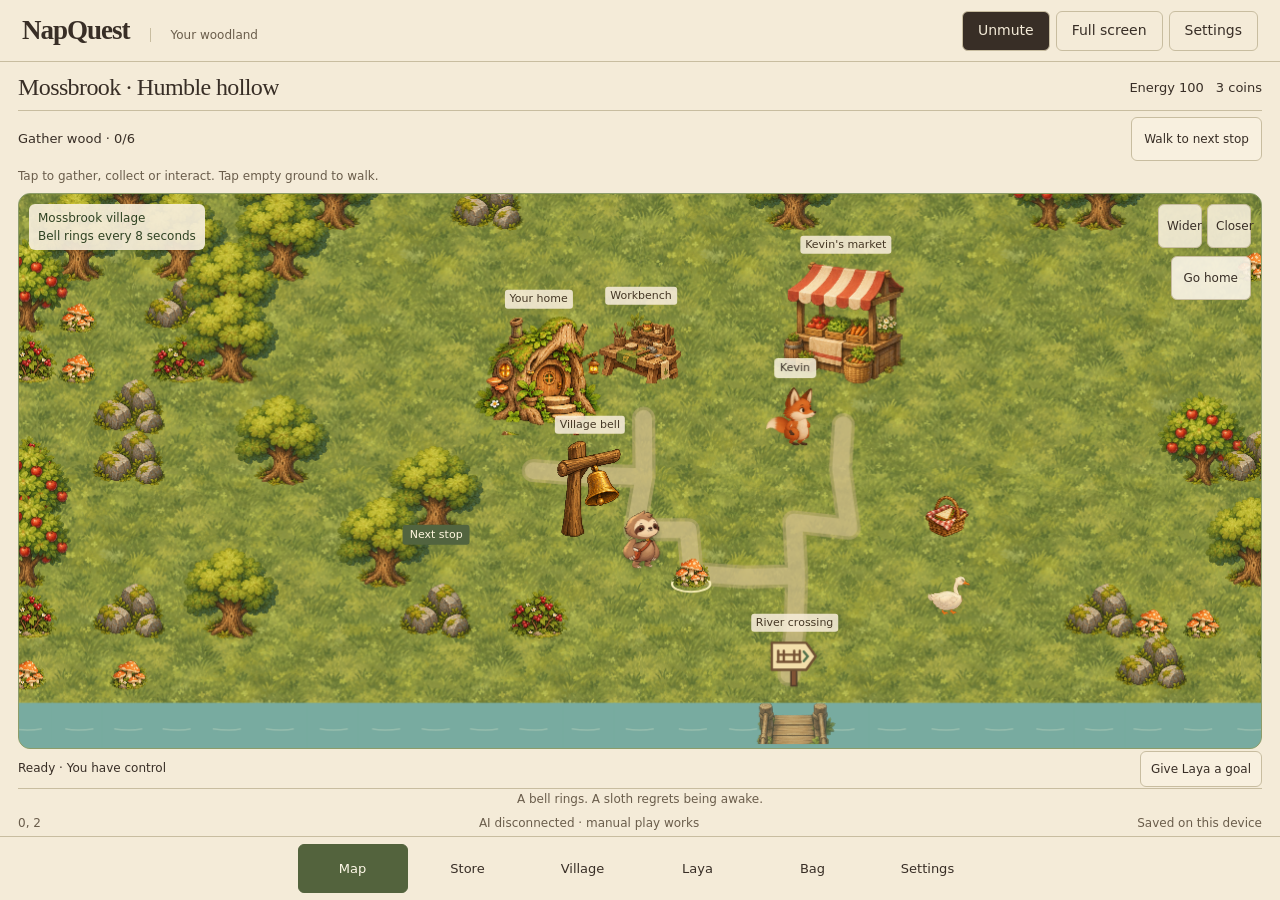
==== commit f0169c38: "Fix bridge goals and bee escorts; add fullscreen and clear Laya status" ====
--- a/web/index.html
+++ b/web/index.html
@@ -1,7 +1,8 @@
 <!doctype html>
-<html lang="en"><head><meta charset="utf-8"><meta name="viewport" content="width=device-width,initial-scale=1,viewport-fit=cover"><title>NapQuest · Your woodland</title><link rel="icon" href="assets/mallow.png"><link rel="stylesheet" href="explore.css?v=4"><link rel="stylesheet" href="play-ui.css?v=4"></head>
+<html lang="en"><head><meta charset="utf-8"><meta name="viewport" content="width=device-width,initial-scale=1,viewport-fit=cover"><title>NapQuest · Your woodland</title><link rel="icon" href="assets/mallow.png"><link rel="stylesheet" href="explore.css?v=4"><link rel="stylesheet" href="play-ui.css?v=6"></head>
 <body data-page="map">
-<header class="topbar"><a class="brand" href="./">NapQuest<span>Your woodland</span></a><div class="top-actions"><button id="mute-all" aria-pressed="false">Mute</button><button id="open-settings">Settings</button></div></header>
+<header class="topbar"><a class="brand" href="./">NapQuest<span>Your woodland</span></a><div class="top-actions"><button id="mute-all" aria-pressed="false">Mute</button><button id="fullscreen-toggle" aria-pressed="false">Full screen</button><button id="open-settings">Settings</button></div></header>
+<a id="fullscreen-fallback" hidden target="_blank" rel="noopener"></a>
 <main class="game-layout">
 <section class="world-column" aria-label="Game world">
  <div class="chapter-line"><div><span id="chapter"></span><h1 id="quest-title">Mossbrook</h1></div><span id="energy">Energy 100</span><span id="hud-coins">3 coins</span></div>
@@ -11,19 +12,23 @@
   <canvas id="terrain"></canvas><div id="cast" aria-hidden="true"></div><canvas id="foreground"></canvas><div id="map-markers" aria-hidden="true"></div>
   <div class="map-status"><span id="location">Mossbrook village</span><span id="bell-state">The bell is ringing</span></div>
   <button id="go-home" class="go-home">Go home</button><div class="zoom-controls" aria-label="Map zoom"><button id="zoom-out" aria-label="Zoom out">Wider</button><button id="zoom-in" aria-label="Zoom in">Closer</button></div>
-  <div id="action-progress" class="action-progress" hidden><span id="action-progress-text"></span><progress id="action-meter" max="1" value="0"></progress></div>
-  <div id="level-toast" class="level-toast" role="status" hidden></div><div id="dialogue" class="dialogue" role="status">Mallow needs a quiet bed. The bell has other plans.</div>
+
+
   <div id="placement-toolbar" hidden><strong id="placement-label"></strong><button id="confirm-placement">Place here</button><button id="cancel-placement">Cancel</button></div>
   <div id="resource-pop" class="resource-pop" aria-hidden="true"></div>
   <div id="mobile-pad" class="mobile-pad" aria-label="Movement controls"><button data-direction="up" aria-label="Move north">↑</button><div><button data-direction="left" aria-label="Move west">←</button><button data-direction="down" aria-label="Move south">↓</button><button data-direction="right" aria-label="Move east">→</button></div></div>
 
- <section class="interaction-panel" aria-label="Selected object"><div><h2 id="target-name">Choose an object</h2><p id="target-detail">Select a tree, rock, building, or neighbor to see what you can do.</p></div><button id="interact" disabled>Select an object</button><div id="target-actions" class="target-actions"></div></section>
+
   <section id="home-scene" class="home-scene" aria-label="Inside Mallow's home" hidden>
    <img src="assets/mallow-bedroom.png" alt="Mallow asleep in his bed inside the hollow tree, under a leaf blanket, with his bag hanging from the bedpost.">
    <div class="home-heading"><span>Inside Mallow's hollow</span><h2 id="rest-title">Getting comfortable…</h2></div>
    <div class="home-footer"><p id="rest-description">Mallow has put down his bag and curled up in bed.</p><button id="wake">Wake up & go outside</button></div>
   </section>
  </div>
+ <div class="activity-bar"><span id="activity-state" role="status" aria-live="polite">Ready · manual play</span><button id="activity-control">Give Laya a goal</button></div>
+  <div id="action-progress" class="action-progress" hidden><span id="action-progress-text"></span><progress id="action-meter" max="1" value="0"></progress></div>
+ <section class="interaction-panel" aria-label="Selected object"><div><h2 id="target-name">Choose an object</h2></div><button id="interact" disabled>Select an object</button><details class="interaction-details"><summary>Details &amp; more actions</summary><p id="target-detail">Select a tree, rock, building, or neighbor to see what you can do.</p><div id="target-actions" class="target-actions"></div></details></section>
+ <div class="notice-line"><div id="level-toast" class="level-toast" role="status" hidden></div><div id="dialogue" class="dialogue" role="status">Mallow needs a quiet bed. The bell has other plans.</div></div>
  <div class="status-strip"><span id="coordinates"></span><span id="model-state"></span><span id="save-state"></span></div>
 </section>
 <aside id="play-panel" aria-label="Game controls" hidden>
@@ -45,4 +50,4 @@
  </div>
 </aside></main>
 <nav class="game-nav" aria-label="Game navigation"><button data-page-link="map" aria-current="page">Map</button><button data-page-link="store">Store</button><button data-page-link="village">Village</button><button data-page-link="laya">Laya</button><button data-page-link="bag">Bag</button><button data-page-link="settings">Settings</button></nav>
-<script type="module" src="explore.js?v=4"></script></body></html>
+<script type="module" src="explore.js?v=6"></script></body></html>
--- a/web/play-ui.css
+++ b/web/play-ui.css
@@ -10,3 +10,69 @@
 @media(prefers-reduced-motion:reduce){*,*::before,*::after{scroll-behavior:auto!important;transition:none!important}}
 
 .settings-shortcuts{display:flex;gap:6px;margin-bottom:16px}.settings-shortcuts button{flex:1;font-size:12px}.panel-content section{scroll-margin-top:10px}
+
+/* Keep the woodland usable in narrow embeds and short phone viewports. */
+.topbar{min-height:0;margin:0;flex-shrink:0}
+.game-layout{margin:0;overflow:hidden}
+.game-nav{flex-shrink:0}
+.interaction-details{flex-basis:100%;min-width:0}
+.interaction-details summary{font-size:12px;cursor:pointer;min-height:28px;display:flex;align-items:center;text-decoration:underline;text-underline-offset:3px}
+.interaction-details[open] summary{margin-bottom:6px}
+.interaction-details .target-actions{margin-top:8px}
+.world-viewport .interaction-panel{max-height:45%;overflow-y:auto;overscroll-behavior:contain}
+.interaction-panel #interact{width:auto;flex:0 1 auto}
+@media(max-width:800px){
+ .topbar{padding-block:0}
+ .world-instructions{display:none}
+ .chapter-line{flex-wrap:wrap;gap:2px 8px}
+ .chapter-line>div{flex:1 1 170px}
+ .goal-ribbon{padding:3px 0}
+ .world-viewport .interaction-panel{width:calc(100% - 16px);max-height:38%;padding:6px 9px;gap:2px 8px}
+ .interaction-panel>div:first-child{min-width:90px}
+ .interaction-panel #interact{max-width:55%;padding:6px 10px}
+ .interaction-panel h2{margin:0;font-size:16px}
+ .interaction-details summary{min-height:26px}
+ .interaction-details p{display:block}
+ .interaction-details .target-actions{display:flex;flex-wrap:wrap}
+ .map-status{max-width:calc(100% - 108px)}
+ .status-strip{flex-basis:22px;font-size:11px}
+ #play-panel{max-height:calc(100dvh - 126px)}
+}
+@media(max-width:420px){
+ .brand{font-size:21px}
+ .top-actions button{padding:6px 9px}
+ .chapter-line h1{font-size:17px}
+ .chapter-line>span{font-size:11px}
+ .goal-ribbon button{max-width:135px}
+}
+@media(max-height:520px){
+ .topbar{min-height:44px;padding-block:0}
+ .world-viewport .interaction-panel{width:min(360px,calc(100% - 16px));max-height:55%}
+ .interaction-details summary{min-height:24px}
+ .interaction-panel h2{font-size:15px}
+ .status-strip{flex-basis:20px;padding:2px 0}
+}
+
+/* The map is for play. Controls, notices and progress stay in the dock below it. */
+.activity-bar{display:flex;align-items:center;gap:8px;flex:0 0 40px;min-height:40px;border-bottom:1px solid var(--line)}
+#activity-state{flex:1;min-width:0;font-size:12px;line-height:1.3}
+#activity-state[data-state=complete]{color:var(--moss);font-weight:600}
+#activity-state[data-state=error],#activity-state[data-state=blocked]{color:var(--rust)}
+#activity-control{flex-shrink:0;min-height:36px;padding:4px 10px;font-size:12px}
+.world-column>.interaction-panel{position:static;display:flex;flex-wrap:wrap;align-items:center;gap:2px 10px;flex:0 0 auto;width:100%;margin:0;padding:4px 8px;border:0;border-bottom:1px solid var(--line);border-radius:0;box-shadow:none;max-height:132px;overflow:auto;background:var(--paper)}
+.world-column>.interaction-panel[hidden]{display:none}
+.world-column>.interaction-panel>div:first-child{min-width:0;flex:1}
+.world-column>.interaction-panel h2{font-size:15px;margin:0}
+.world-column>.interaction-panel #interact{min-height:36px;max-width:55%;padding:5px 10px;font-size:12px}
+.world-column>.interaction-panel .interaction-details{flex-basis:100%}
+.interaction-details summary{min-height:24px}
+.world-column>.action-progress{position:static;translate:none;transform:none;flex:0 0 5px;max-width:none;width:100%;height:5px;padding:0;margin:0;background:none;border:0;box-shadow:none;overflow:hidden}
+#action-progress-text{display:none}
+#action-meter{display:block;width:100%;height:5px;margin:0;accent-color:var(--moss)}
+.notice-line{flex:0 0 20px;min-height:20px;overflow:hidden}
+.notice-line .dialogue,.notice-line .level-toast{position:static;translate:none;transform:none;margin:0;padding:1px 0;border:0;border-radius:0;box-shadow:none;background:none;color:var(--muted);font:12px/18px system-ui,sans-serif;max-width:100%;width:100%;white-space:nowrap;overflow:hidden;text-overflow:ellipsis}
+.notice-line:has(.level-toast:not([hidden])) .dialogue{display:none}
+#fullscreen-fallback{padding:4px 12px;font-size:12px;color:var(--rust)}
+:fullscreen{background:var(--paper)}
+@media(max-width:420px){.topbar{padding:0 8px;gap:5px}.brand{font-size:19px}.top-actions{gap:3px}.top-actions button{padding:4px 7px;font-size:11px}.activity-bar{gap:4px}#activity-control{font-size:11px;padding:4px 6px}.status-strip #save-state{display:none}}
+@media(max-height:520px){.world-column>.interaction-panel{max-height:90px}.activity-bar{flex-basis:36px;min-height:36px}.notice-line{flex-basis:18px;min-height:18px}.world-column>.interaction-panel .interaction-details:not([open]){flex-basis:auto}.world-column>.interaction-panel .interaction-details summary{font-size:11px}.status-strip{display:none}}
